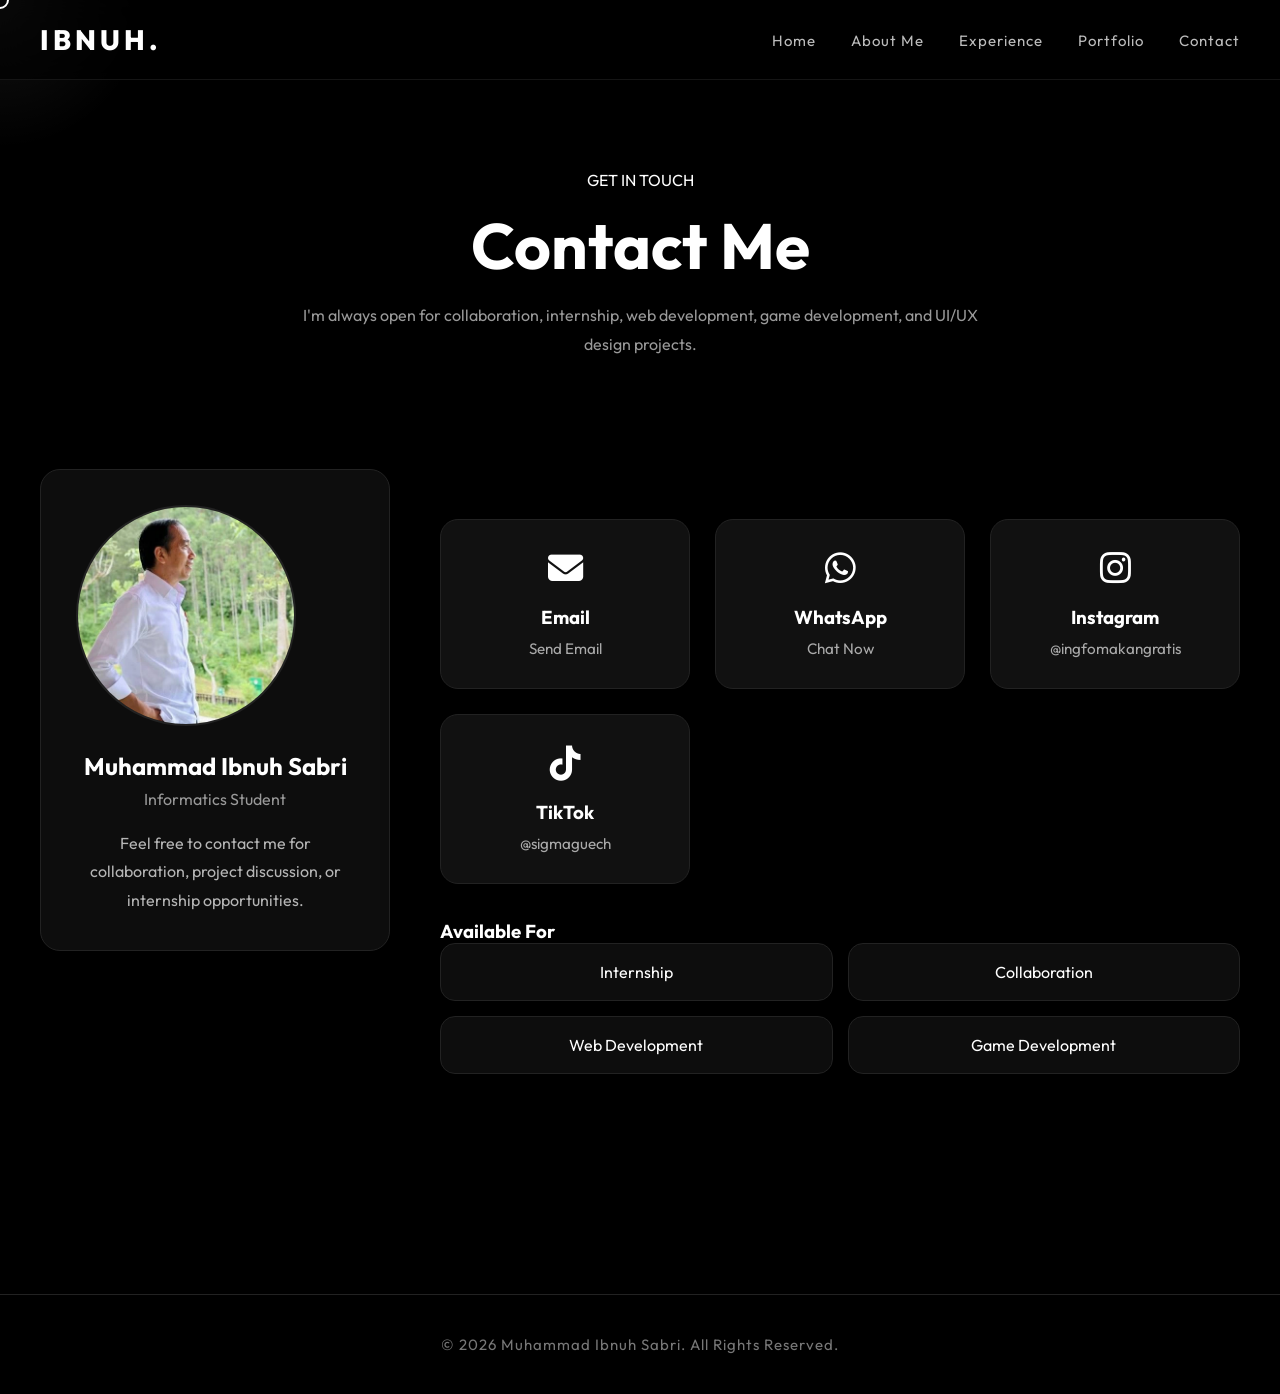
==== contact.html @ c7ba528b "Portfolio update" ====
<!DOCTYPE html>
<html lang="en">

<head>

    <meta charset="UTF-8">
    <meta name="viewport" content="width=device-width, initial-scale=1.0">

    <title>Contact | Muhammad Ibnuh Sabri</title>

    <!-- Google Font -->
    <link rel="preconnect" href="https://fonts.googleapis.com">
    <link rel="preconnect" href="https://fonts.gstatic.com" crossorigin>

    <link href="https://fonts.googleapis.com/css2?family=Poppins:wght@300;400;500;600;700&display=swap"
        rel="stylesheet">

    <!-- Font Awesome -->
    <link rel="stylesheet" href="https://cdnjs.cloudflare.com/ajax/libs/font-awesome/6.7.2/css/all.min.css">

    <!-- CSS -->
    <link rel="stylesheet" href="css/style.css">
    <link rel="stylesheet" href="css/responsive.css">
    <link rel="stylesheet" href="css/effects.css">
    <link rel="stylesheet" href="css/footer.css">
    <link rel="stylesheet" href="css/contact.css">
    <link rel="stylesheet" href="css/navbar.css">


</head>

<body>

    <!-- Cursor -->
    <div id="cursor"></div>
    <div id="cursor-glow"></div>

    <!-- ================= NAVBAR ================= -->
    <!--<header>
        <nav class="navbar">

            <a href="index.html" class="logo">
                Ibnuh<span>.</span>
            </a>

            <ul class="nav-links">

                <li><a href="index.html#home">Home</a></li>

                <li><a href="index.html#about">About Me</a></li>

                <li><a href="index.html#experience">Experience</a></li>

                <li><a href="index.html#portfolio">Portfolio</a></li>

                <li><a href="contact.html" class="active">Contact</a></li>

            </ul>

            <div class="menu-btn">

                <i class="fa-solid fa-bars"></i>

            </div>

        </nav>
    </header>

    -->

    <!-- ================= HEADER ================= -->

    <header>

        <nav class="navbar">

            <div class="logo">

                IBNUH.

            </div>

            <ul class="nav-links">

                <li><a href="index.html#home">Home</a></li>

                <li><a href="index.html#about">About Me</a></li>

                <li><a href="index.html#experience">Experience</a></li>

                <li><a href="index.html#portfolio">Portfolio</a></li>

                <li><a href="contact.html" class="active">Contact</a></li>

            </ul>

            <div class="menu-btn">

                <i class="fa-solid fa-bars"></i>

            </div>

        </nav>

    </header>


    <!-- ================= HERO ================= -->

    <section class="contact-hero">

        <div class="container">

            <p class="small-title">
                GET IN TOUCH
            </p>

            <h1>Contact Me</h1>

            <p class="contact-desc">

                I'm always open for collaboration, internship,
                web development, game development,
                and UI/UX design projects.

            </p>

        </div>

    </section>

    <!-- ================= CONTACT ================= -->

    <section class="contact-content">

        <div class="container">

            <div class="contact-wrapper">

                <!-- LEFT -->

                <div class="contact-left">

                    <img src="assets/images/profile.webp" alt="Muhammad Ibnuh Sabri">

                    <h2>Muhammad Ibnuh Sabri</h2>

                    <span>Informatics Student</span>

                    <p>

                        Feel free to contact me for collaboration,
                        project discussion, or internship opportunities.

                    </p>

                </div>

                <!-- RIGHT -->

                <div class="contact-right">

                    <div class="contact-grid">

                        <a href="mailto:muhibnuhsabri@gmail.com" class="contact-card">

                            <i class="fa-solid fa-envelope"></i>

                            <h3>Email</h3>

                            <p>Send Email</p>

                        </a>

                        <a href="https://wa.me/62812xxxxxxxx" target="_blank" class="contact-card">

                            <i class="fa-brands fa-whatsapp"></i>

                            <h3>WhatsApp</h3>

                            <p>Chat Now</p>

                        </a>

                        <a href="https://instagram.com/ingfomakangratis" target="_blank" class="contact-card">

                            <i class="fa-brands fa-instagram"></i>

                            <h3>Instagram</h3>

                            <p>@ingfomakangratis</p>

                        </a>

                        <a href="https://www.tiktok.com/@sigmaguech" target="_blank" class="contact-card">

                            <i class="fa-brands fa-tiktok"></i>

                            <h3>TikTok</h3>

                            <p>@sigmaguech</p>

                        </a>

                    </div>

                    <!-- Available -->

                    <div class="availability">

                        <h3>Available For</h3>

                        <div class="availability-grid">

                            <div>Internship</div>
                            <div>Collaboration</div>
                            <div>Web Development</div>
                            <div>Game Development</div>

                        </div>

                    </div>

                </div>

            </div>

        </div>

    </section>

    <!-- ================= FOOTER ================= -->
    <footer>

        <p>

            © 2026 Muhammad Ibnuh Sabri.

            All Rights Reserved.

        </p>

    </footer>

    <!-- ================= JS ================= -->

    <script src="js/main.js"></script>
    <script src="js/navbar.js"></script>
    <script src="js/effects.js"></script>

</body>

</html>
---- css/style.css ----
/* ======================================================
   GOOGLE FONT
====================================================== */
@import url('https://fonts.googleapis.com/css2?family=Outfit:wght@300;400;500;600;700;800&display=swap');

/* ======================================================
   RESET
====================================================== */

* {
    margin: 0;
    padding: 0;
    box-sizing: border-box;
}

html {
    scroll-behavior: smooth;
}

body {

    font-family: 'Outfit', sans-serif;

    background: #000;

    color: #fff;

    overflow-x: hidden;

}

a {

    text-decoration: none;

    color: inherit;

}

img {

    max-width: 100%;

    display: block;

}

section {

    width: 100%;

    max-width: 1200px;

    margin: auto;

    padding: 40px 40px;

}

ul {

    list-style: none;

}

/* ======================================================
   SCROLLBAR
====================================================== */

::-webkit-scrollbar {

    width: 8px;

}

::-webkit-scrollbar-track {

    background: #000;

}

::-webkit-scrollbar-thumb {

    background: #555;

    border-radius: 50px;

}

::-webkit-scrollbar-thumb:hover {

    background: #fff;

}




/* ======================================================
   SECTION TITLE
====================================================== */

.section-title {

    margin-bottom: 60px;

}

.section-title h2 {

    font-size: 50px;

    margin-bottom: 10px;

}

.section-title p {

    color: #888;

}

/* ======================================================
   MOBILE MENU
====================================================== */

@media(max-width:992px) {

    .nav-links {

        position: absolute;

        top: 80px;

        left: 0;

        width: 100%;

        background: black;

        flex-direction: column;

        text-align: center;

        padding: 30px 0;

        gap: 25px;

        display: none;

        border-top: 1px solid #222;

    }

    .nav-links.active {

        display: flex;

    }

}

.nav-links a.active {
    color: #fff;
}

/* ================= PARTICLES ================= */

#particles {

    position: fixed;

    top: 0;

    left: 0;

    width: 100%;

    height: 100%;

    z-index: -1;

    pointer-events: none;

}

main,
.navbar,
.hero,
section,
footer {

    position: relative;

    z-index: 1;

}

html,
body{

    overflow-x: hidden;

    width: 100%;

}

/* ======================================================
   CONTACT PAGE
====================================================== */

.contact-hero{

    padding:170px 0 70px;

    text-align:center;

}

.contact-hero h1{

    font-size:64px;

    margin:15px 0;

}

.contact-desc{

    max-width:700px;

    margin:auto;

    color:#999;

    line-height:1.8;

}

.contact-content{

    padding:40px 0 100px;

}

.contact-wrapper{

    display:grid;

    grid-template-columns:350px 1fr;

    gap:50px;

    align-items:start;

}

.contact-left{

    text-align:center;

    background:#0d0d0d;

    border:1px solid #222;

    border-radius:20px;

    padding:35px;

}

.contact-left img{

    width:220px;

    border-radius:50%;

    border:2px solid #222;

    margin-bottom:25px;

}

.contact-left h2{

    margin-bottom:8px;

}

.contact-left span{

    color:#999;

}

.contact-left p{

    margin-top:20px;

    color:#b5b5b5;

    line-height:1.8;

}

.contact-grid{

    display:grid;

    grid-template-columns:repeat(2,1fr);

    gap:20px;

}

.contact-card{

    background:#0d0d0d;

    border:1px solid #222;

    border-radius:18px;

    padding:35px;

    text-align:center;

    transition:.3s;

}

.contact-card:hover{

    transform:translateY(-6px);

    border-color:white;

}

.contact-card i{

    font-size:35px;

    margin-bottom:15px;

}

.availability{

    margin-top:35px;

}

.availability-grid{

    display:grid;

    grid-template-columns:repeat(2,1fr);

    gap:15px;

}

.availability-grid div{

    background:#0d0d0d;

    border:1px solid #222;

    border-radius:15px;

    padding:18px;

    text-align:center;

}
---- css/responsive.css ----
/* ======================================================
   TABLET
====================================================== */

@media (max-width: 992px) {

    section {

        padding: 100px 30px;

    }

    .hero {

        gap: 40px;

    }

    .hero-left h1 {

        font-size: 56px;

    }

    .hero-image {

        width: 300px;

        height: 300px;

    }

    .hero-stats {

        gap: 30px;

    }

}

/* ======================================================
   MOBILE
====================================================== */

@media (max-width:768px) {

    .hero {

        flex-direction: column-reverse;

        text-align: center;

        gap: 50px;

    }

    .hero-left {

        display: flex;

        flex-direction: column;

        align-items: center;

    }

    .hero-left h1 {

        font-size: 42px;

    }

    .hero-desc {

        max-width: 100%;

    }

    .hero-buttons {

        justify-content: center;

    }

    .hero-image {

        width: 250px;

        height: 250px;

    }

    .hero-stats {

        justify-content: center;

        gap: 25px;

    }

}

/* ======================================================
   SMALL MOBILE
====================================================== */

@media (max-width:480px) {

    section {

        padding: 90px 20px;

    }

    .hero-left h1 {

        font-size: 34px;

    }

    #typing {

        font-size: 22px;

    }

    .hero-image {

        width: 210px;

        height: 210px;

    }

    .btn,

    .btn-outline {

        width: 100%;

        text-align: center;

    }

    .hero-buttons {

        width: 100%;

    }

}

/* ================= ABOUT ================= */

@media (max-width:992px) {

    .about-content {

        grid-template-columns: 280px 1fr;

        gap: 40px;

    }

}

/* ================= ABOUT ================= */

@media (max-width:768px) {

    .about-content {

        grid-template-columns: 1fr;

        gap: 40px;

        text-align: center;

    }

    .about-image {

        justify-content: center;

    }

    .about-image img {

        max-width: 260px;

    }

    .about-info {

        grid-template-columns: 1fr;

    }

}

@media (max-width:480px) {

    .about-image img {

        max-width: 220px;

    }

    .about-text p {

        font-size: 15px;

        line-height: 1.8;

    }

}

/* ABOUT */

@media(max-width:768px) {

    .education-grid {

        grid-template-columns: 1fr;

    }

    .about-social {

        justify-content: center;

    }

}

@media(max-width:900px) {

    .contact-wrapper {

        grid-template-columns: 1fr;

    }

    .contact-grid {

        grid-template-columns: 1fr;

    }

    .availability-grid {

        grid-template-columns: 1fr;

    }

}
---- css/effects.css ----
/* ================= CUSTOM CURSOR ================= */

body {

    cursor: none;

}

#cursor {

    position: fixed;

    width: 18px;

    height: 18px;

    border: 2px solid white;

    border-radius: 50%;

    pointer-events: none;

    transform: translate(-50%, -50%);

    transition:
        width .25s ease,
        height .25s ease,
        border-color .25s ease,
        background .25s ease;

    z-index: 99999;

}

/* Hover */

#cursor.hover {

    width: 35px;

    height: 35px;

    background: rgba(255, 255, 255, .15);

}

/* ================= MOUSE GLOW ================= */

#cursor-glow {

    position: fixed;

    width: 300px;

    height: 300px;

    border-radius: 50%;

    background: radial-gradient(circle,
            rgba(255, 255, 255, .10) 0%,
            rgba(255, 255, 255, .04) 35%,
            rgba(255, 255, 255, 0) 70%);

    pointer-events: none;

    transform: translate(-50%, -50%);

    z-index: -1;

    transition: transform .08s linear;

}

/* ======================================================
   TYPING CURSOR
====================================================== */

.typing-cursor {

    display: inline-block;

    margin-left: 2px;

    animation: blink .8s infinite;

    font-weight: 700;

}

@keyframes blink {

    0%, 50% {

        opacity: 1;

    }

    51%, 100% {

        opacity: 0;

    }

}
---- css/footer.css ----
/* ======================================================
   FOOTER
====================================================== */

footer {

    margin-top: 120px;

    padding: 40px 20px;

    border-top: 1px solid #222;

    text-align: center;

    color: #777;

    font-size: 15px;

}

footer p {

    letter-spacing: 1px;

}
---- css/contact.css ----
/* ======================================================
   CONTACT
====================================================== */

.contact-icons {

    display: flex;

    justify-content: center;

    flex-wrap: wrap;

    gap: 25px;

    margin-top: 50px;

}

.contact-icons a {

    width: 75px;

    height: 75px;

    border-radius: 50%;

    border: 1px solid #333;

    display: flex;

    justify-content: center;

    align-items: center;

    font-size: 28px;

    color: white;

    transition: .35s;

    background: #0d0d0d;

}

.contact-icons a:hover {

    background: white;

    color: black;

    transform: translateY(-10px);

    box-shadow: 0 0 25px rgba(255, 255, 255, .15);

}

/* ======================================================
   BACK TO TOP
====================================================== */

#topBtn {

    position: fixed;

    bottom: 30px;

    right: 30px;

    width: 55px;

    height: 55px;

    border-radius: 50%;

    border: none;

    background: white;

    color: black;

    font-size: 20px;

    cursor: pointer;

    display: none;

    z-index: 999;

    transition: .3s;

}

#topBtn:hover {

    transform: translateY(-5px);

}

/* ================= CONTACT ================= */

.contact-grid {

    display: grid;

    grid-template-columns: repeat(auto-fit, minmax(250px, 1fr));

    gap: 25px;

    margin-top: 50px;

}

.contact-card {

    background: #111;

    border: 1px solid #222;

    border-radius: 18px;

    padding: 30px;

    text-align: center;

    text-decoration: none;

    color: white;

    transition: .35s;

}

.contact-card:hover {

    transform: translateY(-10px);

    border-color: white;

    box-shadow: 0 0 25px rgba(255, 255, 255, .12);

}

.contact-card i {

    font-size: 2.2rem;

    margin-bottom: 20px;

    transition: .35s;

}

.contact-card:hover i {

    transform: scale(1.2);

}

.contact-card h3 {

    margin-bottom: 10px;

}

.contact-card p {

    color: #aaa;

    font-size: .95rem;

}
---- css/navbar.css ----
/* ======================================================
   NAVBAR
====================================================== */

header {

    position: fixed;

    top: 0;

    left: 0;

    width: 100%;

    z-index: 999;

}

.navbar {

    width: 100%;

    max-width: 1300px;

    margin: auto;

    padding: 22px 40px;

    display: flex;

    justify-content: space-between;

    align-items: center;

    position: relative;

    z-index: 1002;

    backdrop-filter: blur(15px);

    background: rgba(0, 0, 0, .65);

    border-bottom: 1px solid #151515;

}

.logo {

    font-size: 28px;

    font-weight: 800;

    letter-spacing: 4px;

}

.nav-links {

    display: flex;

    gap: 35px;

}

.nav-links a {

    color: #bcbcbc;

    transition: .3s;

    font-size: 15px;

    letter-spacing: 1px;

}

.nav-links a:hover {

    color: white;

}

.menu-btn {

    display: none;

    font-size: 28px;

    cursor: pointer;

}

/* ======================================================
   RESPONSIVE NAVBAR
====================================================== */

@media (max-width:768px){

    .menu-btn{
        display:block;
        z-index:1002;
    }

    .nav-links{

        display:none;

        position:absolute;

        top:100%;

        left:0;

        width:100%;

        background:#111;

        flex-direction:column;

        align-items:center;

        padding:30px 0;

        gap:25px;

    }

    .nav-links.active{

        display:flex;

    }

}
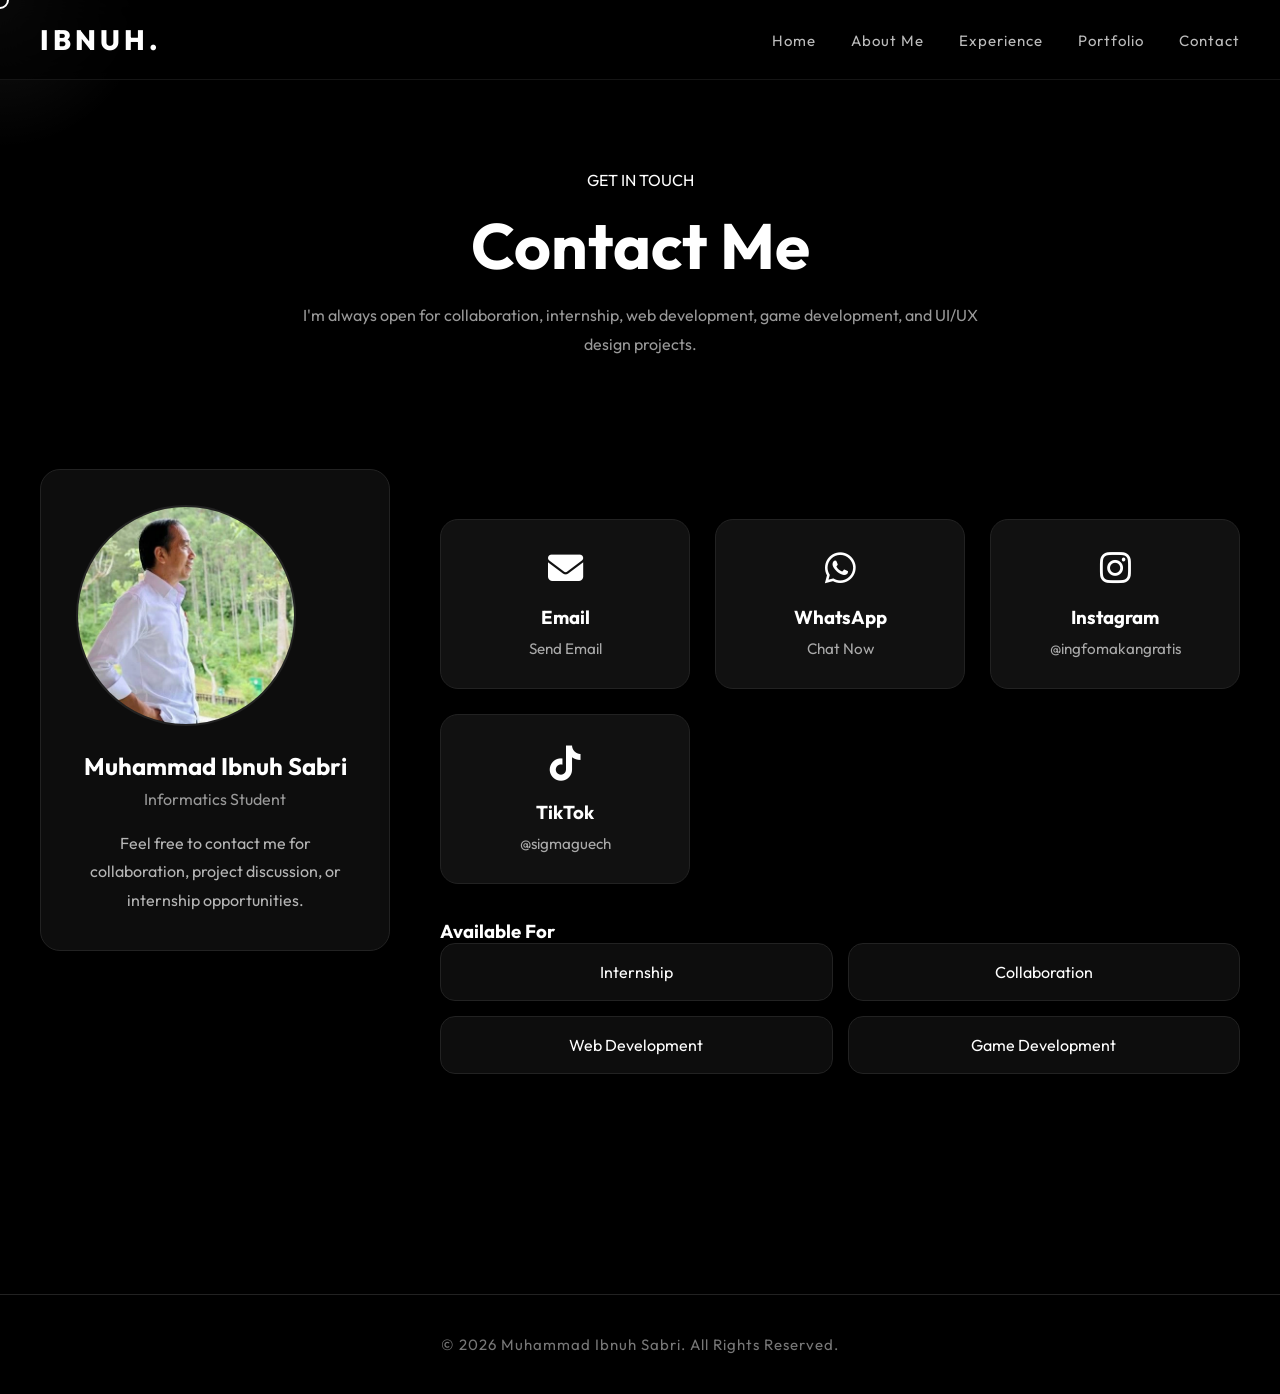
==== commit 05d29532: "Portfolio update" ====
--- a/contact.html
+++ b/contact.html
@@ -31,6 +31,9 @@
 
 <body>
 
+    <!-- Particles -->
+    <div id="particles"></div>
+
     <!-- Cursor -->
     <div id="cursor"></div>
     <div id="cursor-glow"></div>
@@ -247,6 +250,7 @@
     <script src="js/main.js"></script>
     <script src="js/navbar.js"></script>
     <script src="js/effects.js"></script>
+    <script src="js/particles.js"></script>
 
 </body>
 
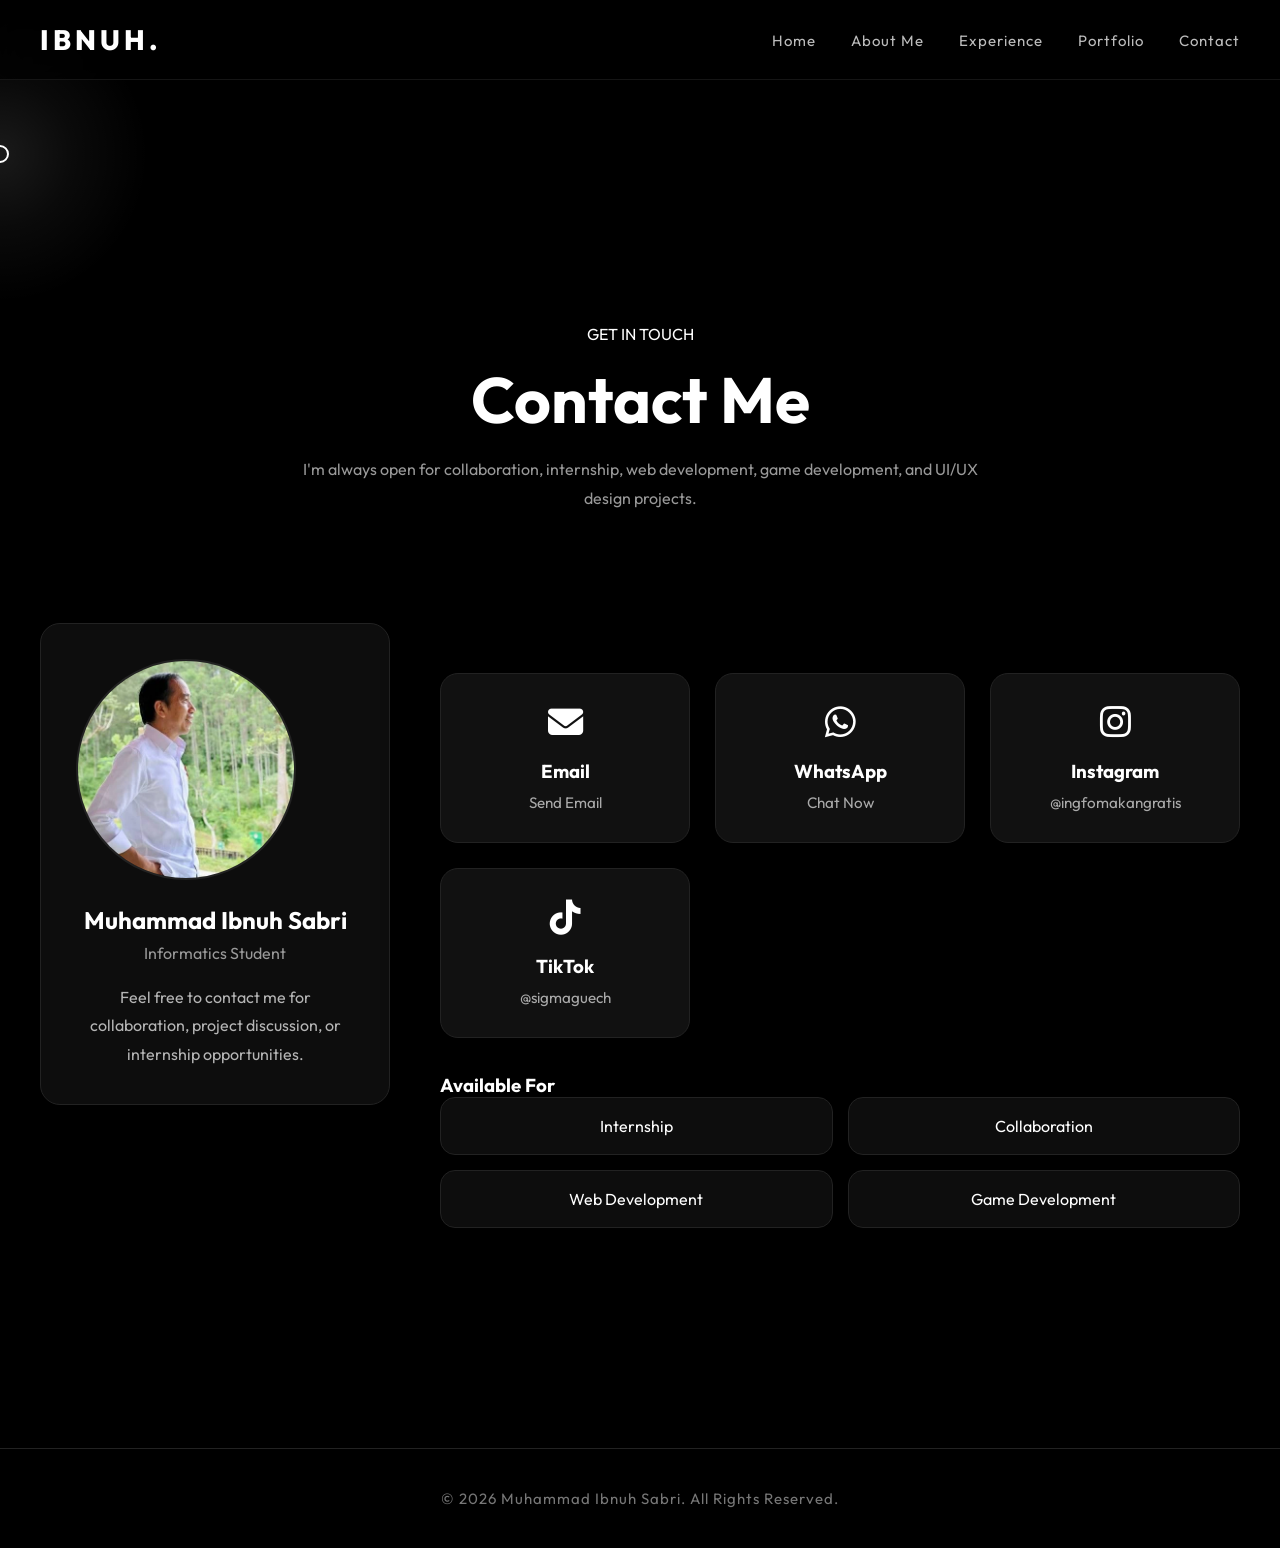
==== commit e69377b2: "Portfolio update" ====
--- a/contact.html
+++ b/contact.html
@@ -32,7 +32,7 @@
 <body>
 
     <!-- Particles -->
-    <div id="particles"></div>
+    <canvas>id="particles"</canvas>
 
     <!-- Cursor -->
     <div id="cursor"></div>
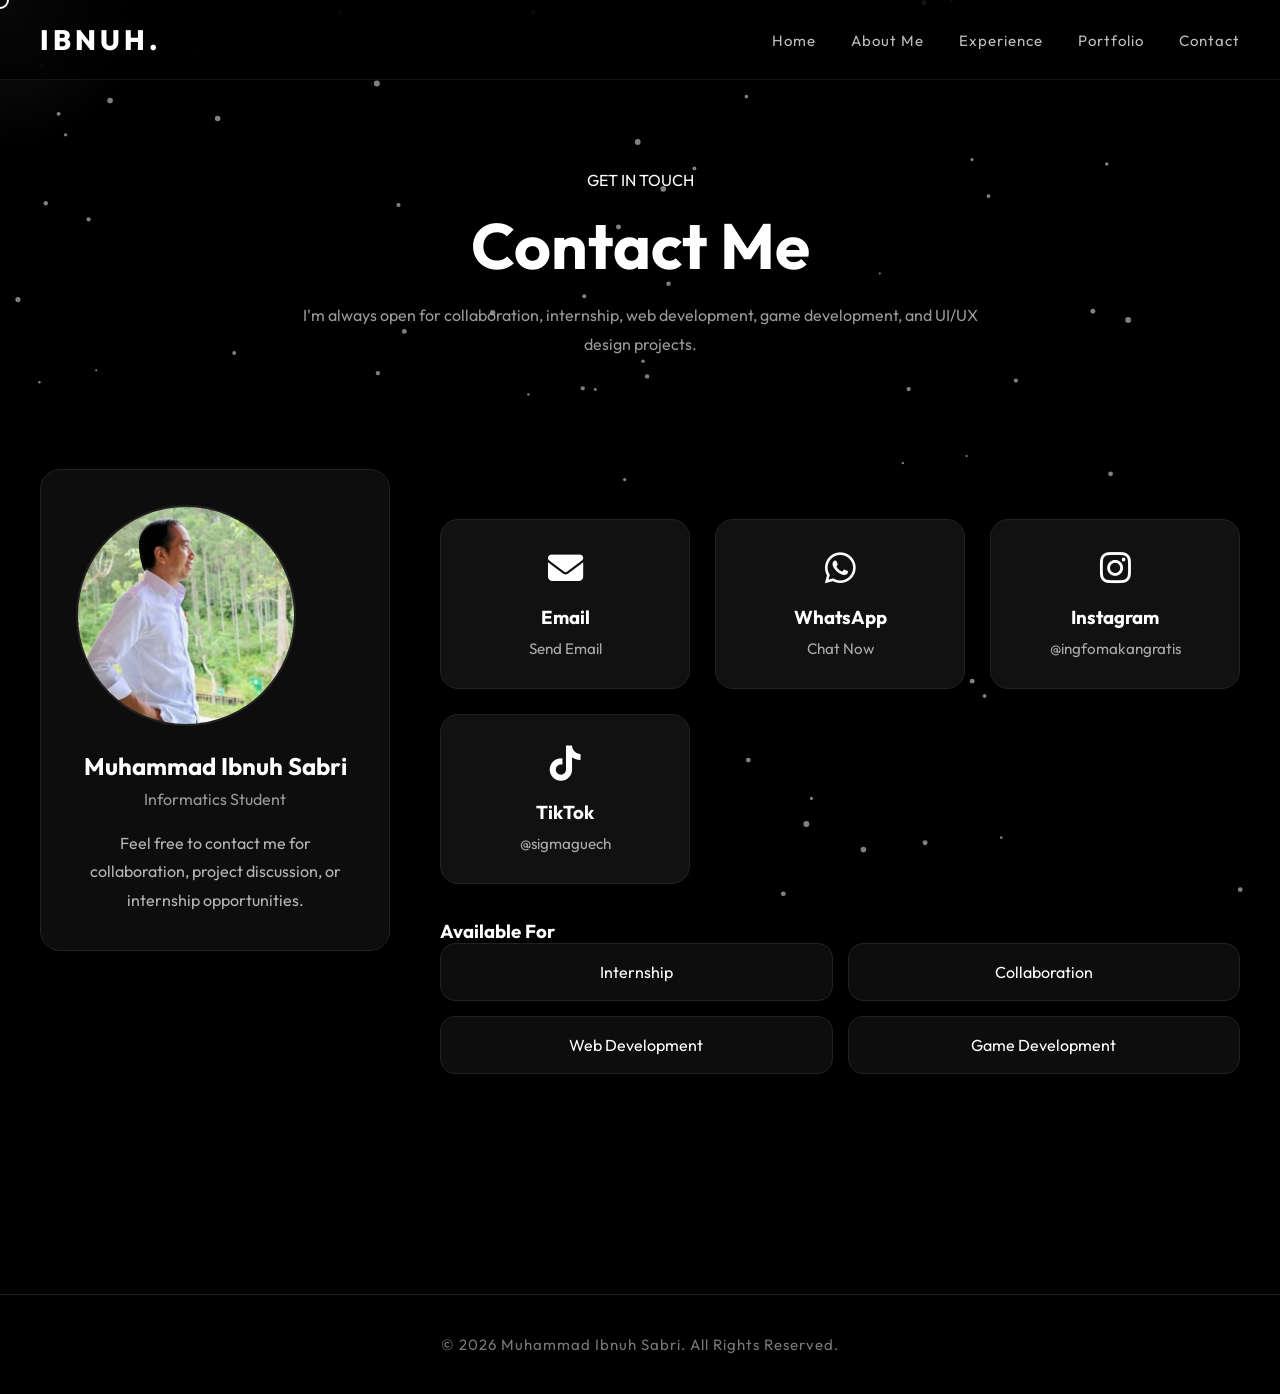
==== commit 8757ba55: "Portfolio update" ====
--- a/contact.html
+++ b/contact.html
@@ -32,7 +32,7 @@
 <body>
 
     <!-- Particles -->
-    <canvas>id="particles"</canvas>
+    <canvas id="particles"></canvas>
 
     <!-- Cursor -->
     <div id="cursor"></div>
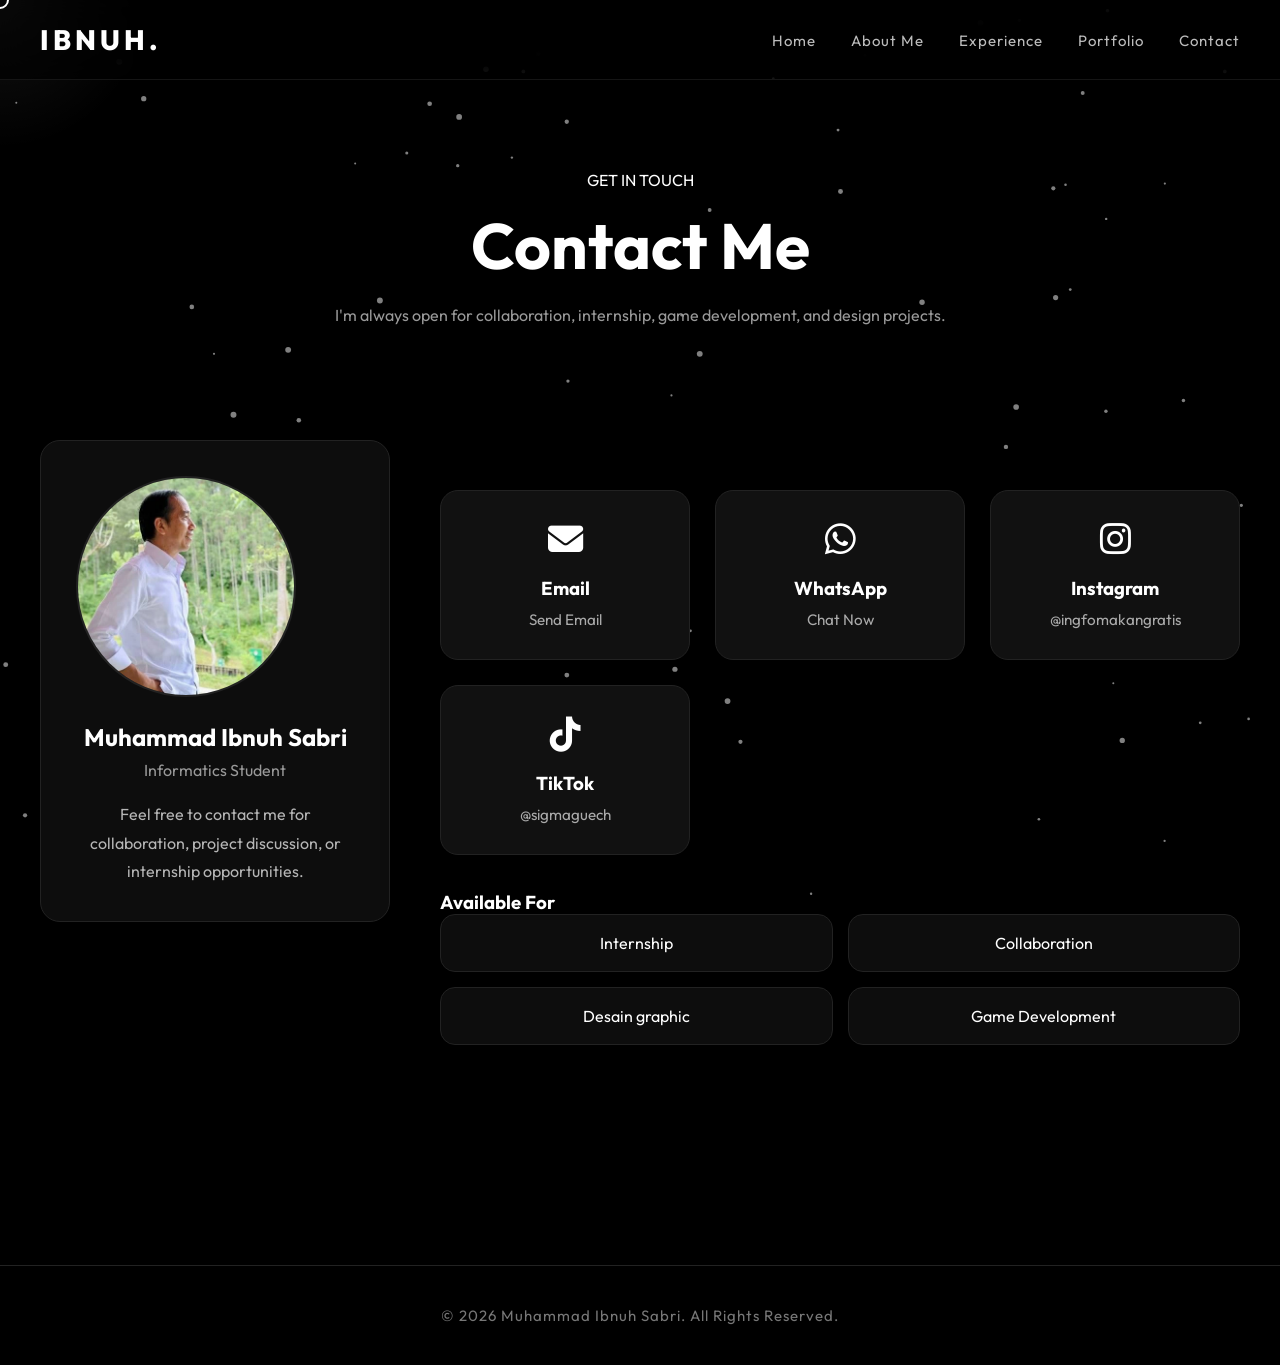
==== commit 995c18a1: "Portfolio update" ====
--- a/contact.html
+++ b/contact.html
@@ -123,8 +123,8 @@
             <p class="contact-desc">
 
                 I'm always open for collaboration, internship,
-                web development, game development,
-                and UI/UX design projects.
+                game development,
+                and design projects.
 
             </p>
 
@@ -217,7 +217,7 @@
 
                             <div>Internship</div>
                             <div>Collaboration</div>
-                            <div>Web Development</div>
+                            <div>Desain graphic</div>
                             <div>Game Development</div>
 
                         </div>
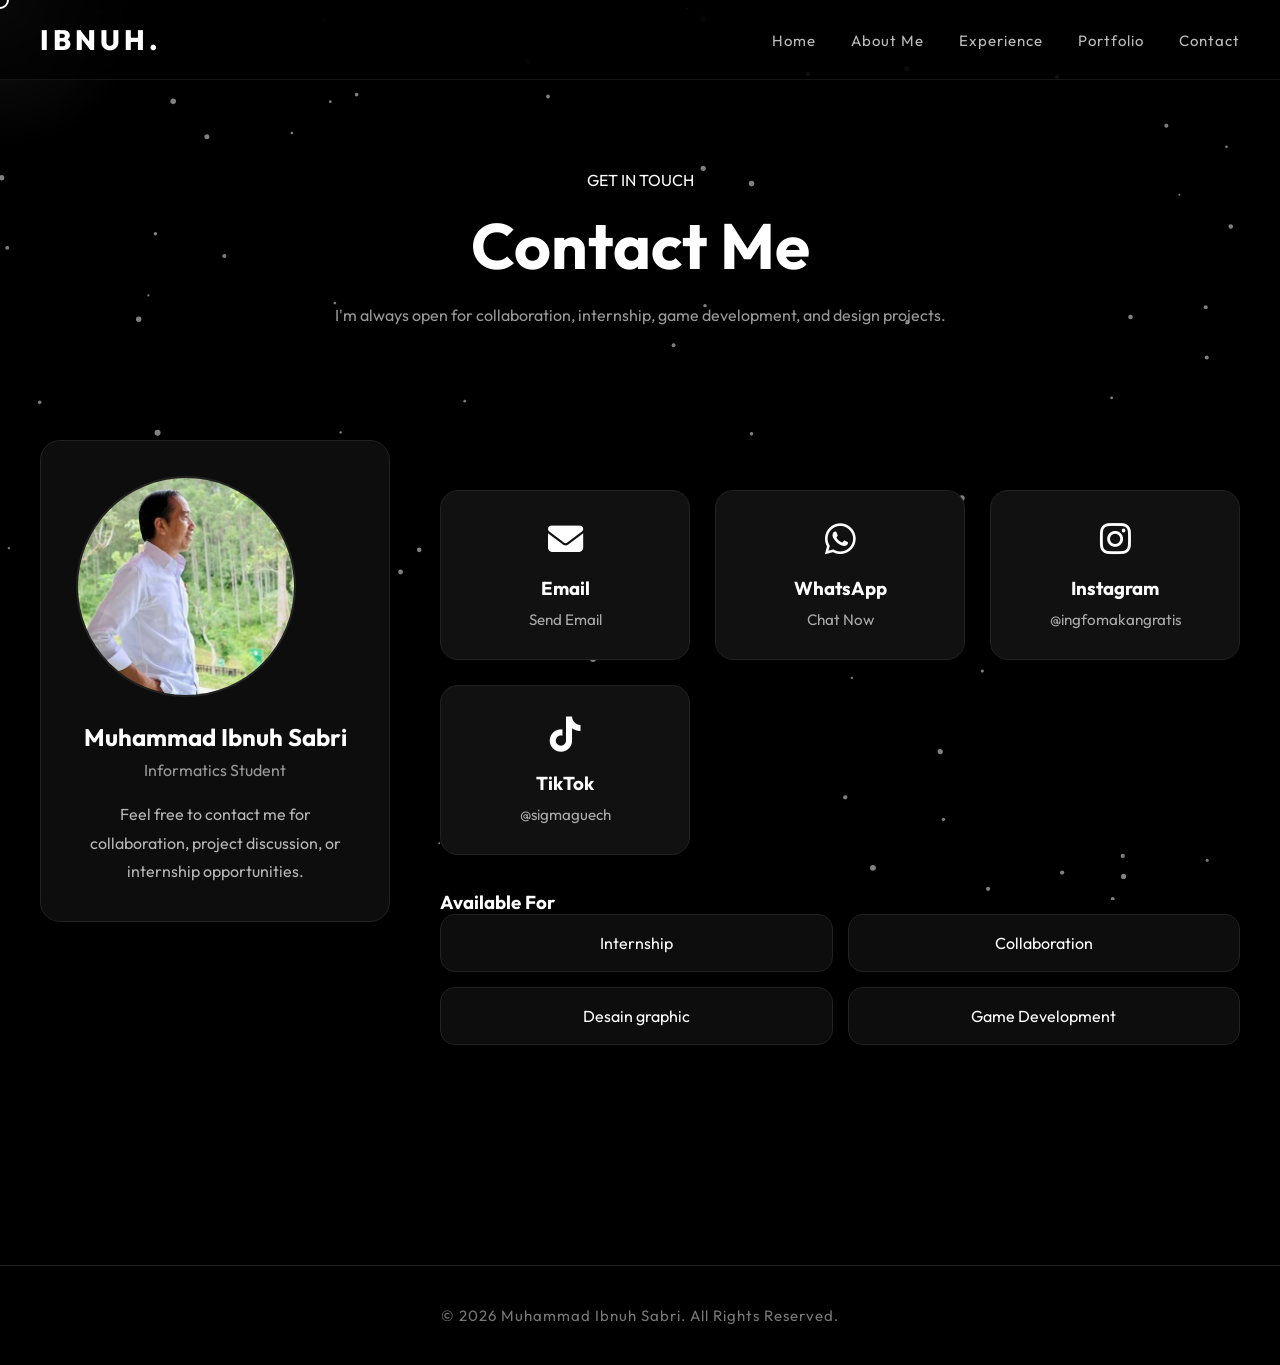
==== commit 4a3c80b0: "Portfolio update" ====
--- a/contact.html
+++ b/contact.html
@@ -31,6 +31,8 @@
 
 <body>
 
+    <div id="scroll-progress"></div>
+
     <!-- Particles -->
     <canvas id="particles"></canvas>
 
@@ -251,7 +253,8 @@
     <script src="js/navbar.js"></script>
     <script src="js/effects.js"></script>
     <script src="js/particles.js"></script>
-
+    <script src="js/main.js"></script>
+    
 </body>
 
 </html>
--- a/css/style.css
+++ b/css/style.css
@@ -373,4 +373,28 @@
 
     text-align:center;
 
+}
+
+/* ======================================================
+   SCROLL PROGRESS
+====================================================== */
+
+#scroll-progress{
+
+    position: fixed;
+
+    top: 0;
+
+    left: 0;
+
+    width: 0;
+
+    height: 4px;
+
+    background: white;
+
+    z-index: 99999;
+
+    transition: width .1s linear;
+
 }
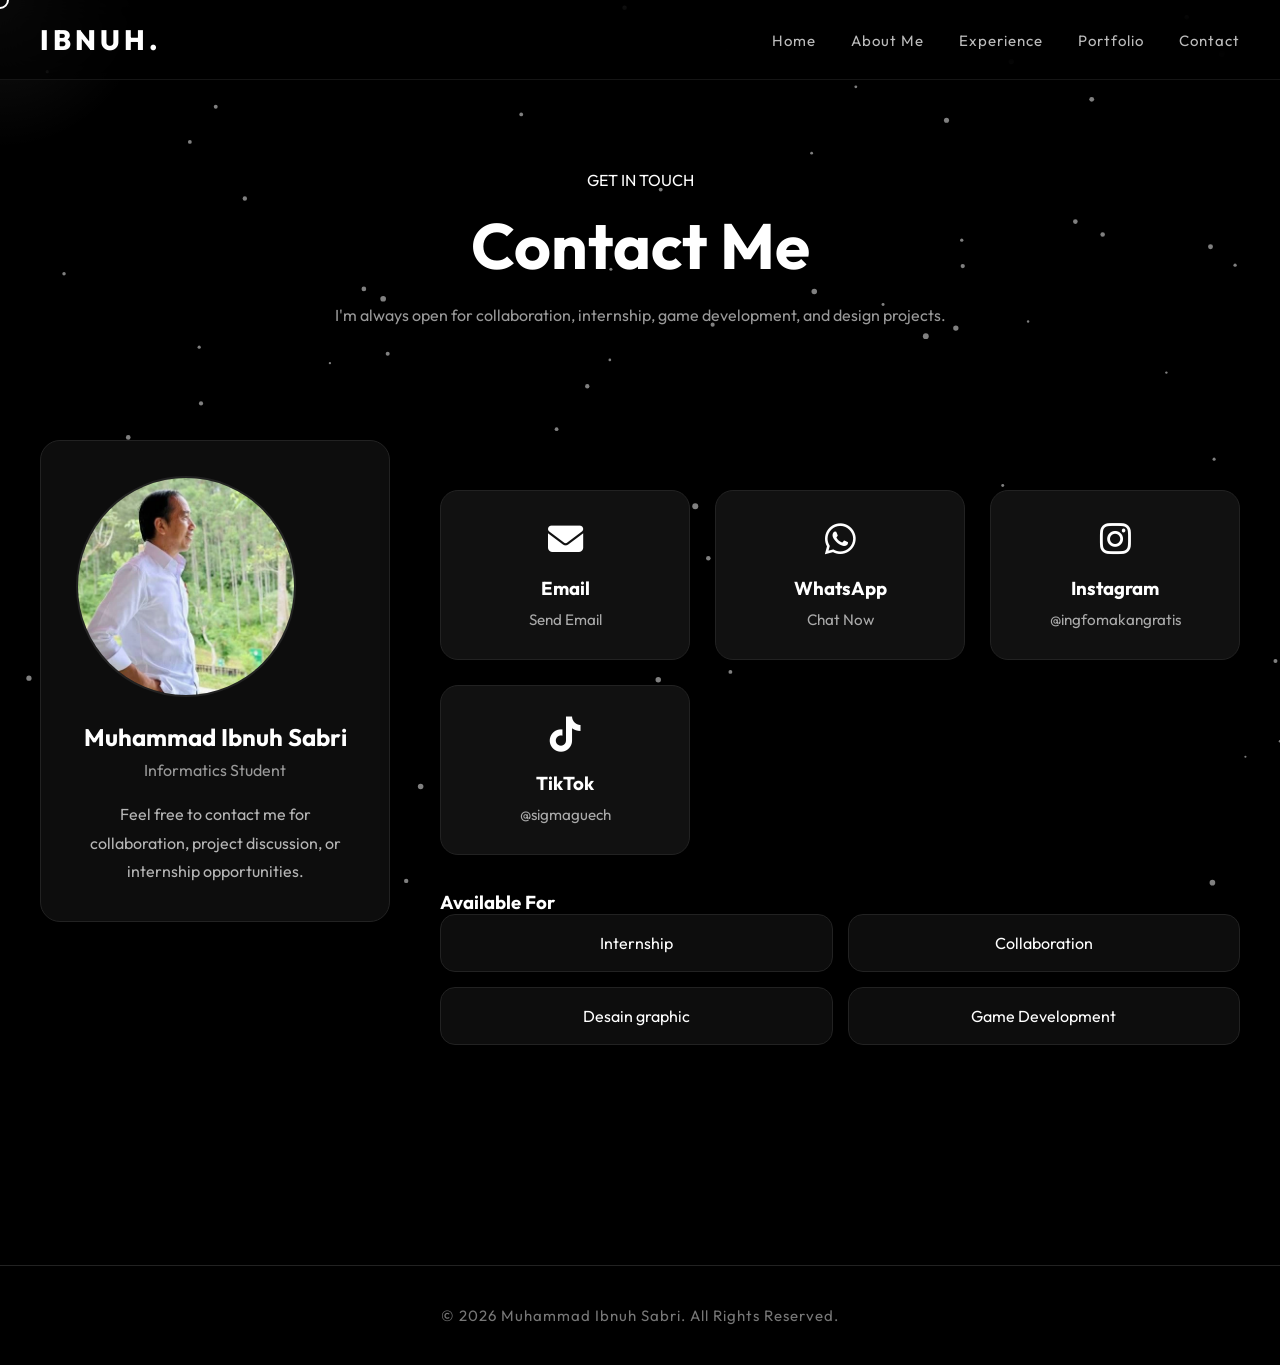
==== commit 6c54d858: "Portfolio update" ====
--- a/contact.html
+++ b/contact.html
@@ -253,8 +253,8 @@
     <script src="js/navbar.js"></script>
     <script src="js/effects.js"></script>
     <script src="js/particles.js"></script>
-    <script src="js/main.js"></script>
-    
+    <script src="js/progress.js"></script>
+
 </body>
 
 </html>
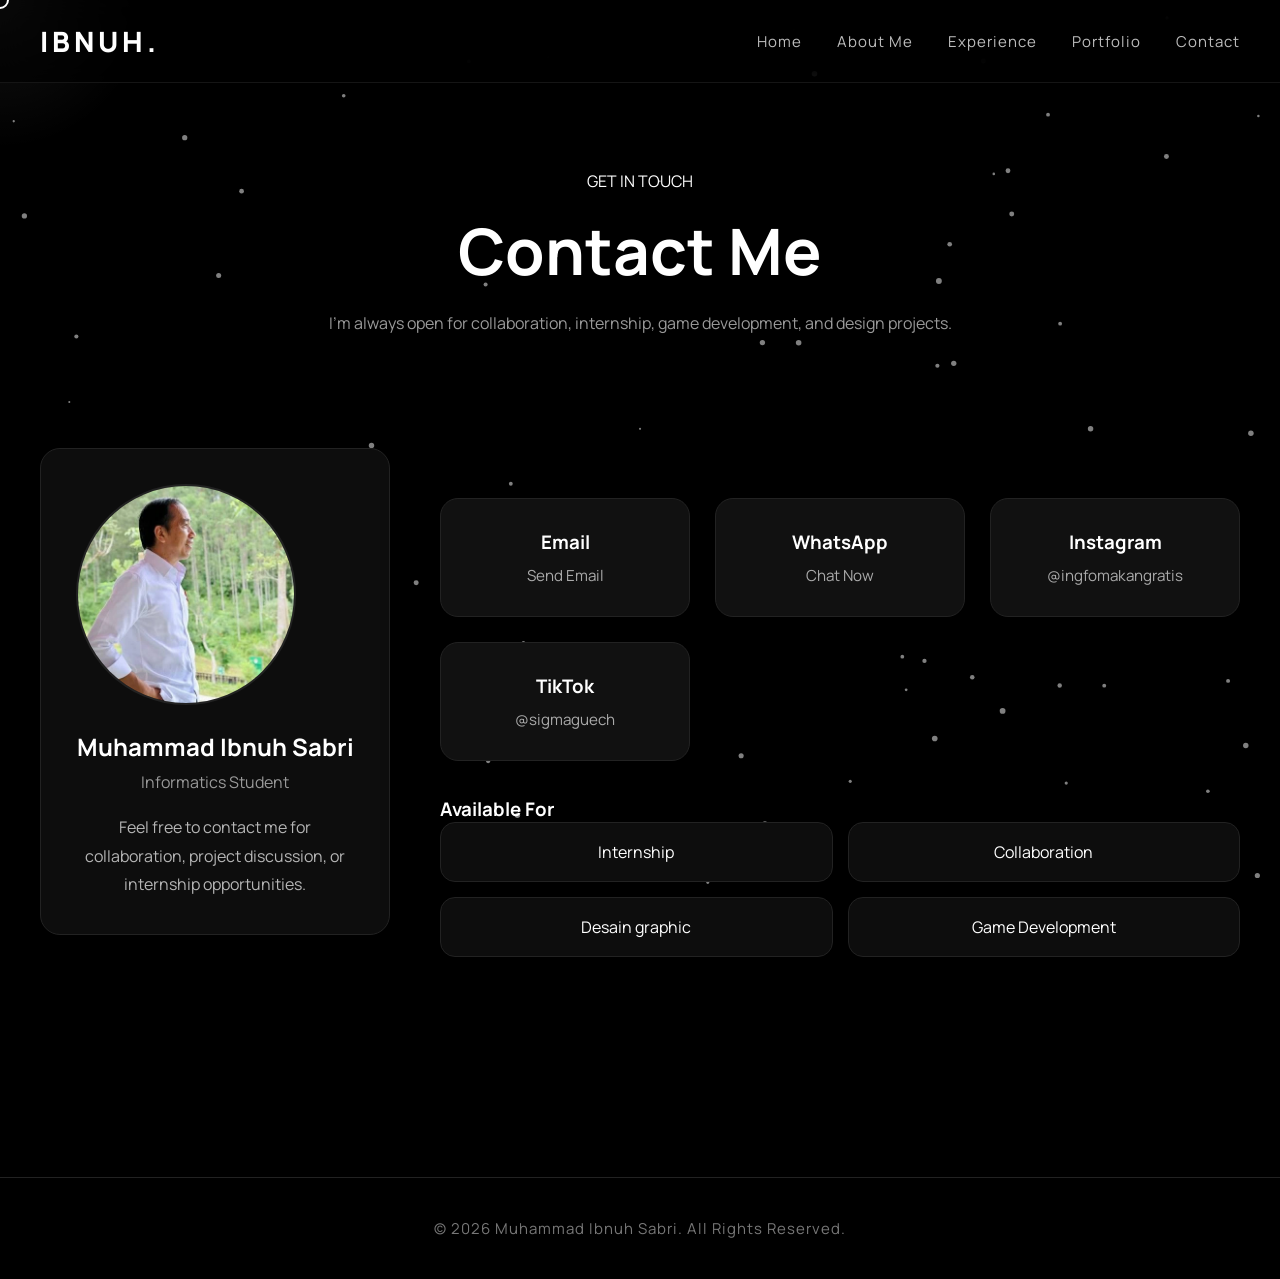
==== commit 4828cad7: "Portfolio update" ====
--- a/contact.html
+++ b/contact.html
@@ -12,11 +12,8 @@
     <link rel="preconnect" href="https://fonts.googleapis.com">
     <link rel="preconnect" href="https://fonts.gstatic.com" crossorigin>
 
-    <link href="https://fonts.googleapis.com/css2?family=Poppins:wght@300;400;500;600;700&display=swap"
+    <link href="https://fonts.googleapis.com/css2?family=Manrope:wght@300;400;500;600;700;800&display=swap"
         rel="stylesheet">
-
-    <!-- Font Awesome -->
-    <link rel="stylesheet" href="https://cdnjs.cloudflare.com/ajax/libs/font-awesome/6.7.2/css/all.min.css">
 
     <!-- CSS -->
     <link rel="stylesheet" href="css/style.css">
--- a/css/style.css
+++ b/css/style.css
@@ -1,7 +1,7 @@
 /* ======================================================
    GOOGLE FONT
 ====================================================== */
-@import url('https://fonts.googleapis.com/css2?family=Outfit:wght@300;400;500;600;700;800&display=swap');
+@import url('https://fonts.googleapis.com/css2?family=Manrope:wght@300;400;500;600;700;800&display=swap');
 
 /* ======================================================
    RESET
@@ -19,7 +19,7 @@
 
 body {
 
-    font-family: 'Outfit', sans-serif;
+    font-family: 'Manrope', sans-serif;
 
     background: #000;
 
@@ -197,7 +197,7 @@
 }
 
 html,
-body{
+body {
 
     overflow-x: hidden;
 
@@ -209,169 +209,169 @@
    CONTACT PAGE
 ====================================================== */
 
-.contact-hero{
-
-    padding:170px 0 70px;
-
-    text-align:center;
-
-}
-
-.contact-hero h1{
-
-    font-size:64px;
-
-    margin:15px 0;
-
-}
-
-.contact-desc{
-
-    max-width:700px;
-
-    margin:auto;
-
-    color:#999;
-
-    line-height:1.8;
-
-}
-
-.contact-content{
-
-    padding:40px 0 100px;
-
-}
-
-.contact-wrapper{
-
-    display:grid;
-
-    grid-template-columns:350px 1fr;
-
-    gap:50px;
-
-    align-items:start;
-
-}
-
-.contact-left{
-
-    text-align:center;
-
-    background:#0d0d0d;
-
-    border:1px solid #222;
-
-    border-radius:20px;
-
-    padding:35px;
-
-}
-
-.contact-left img{
-
-    width:220px;
-
-    border-radius:50%;
-
-    border:2px solid #222;
-
-    margin-bottom:25px;
-
-}
-
-.contact-left h2{
-
-    margin-bottom:8px;
-
-}
-
-.contact-left span{
-
-    color:#999;
-
-}
-
-.contact-left p{
-
-    margin-top:20px;
-
-    color:#b5b5b5;
-
-    line-height:1.8;
-
-}
-
-.contact-grid{
-
-    display:grid;
-
-    grid-template-columns:repeat(2,1fr);
-
-    gap:20px;
-
-}
-
-.contact-card{
-
-    background:#0d0d0d;
-
-    border:1px solid #222;
-
-    border-radius:18px;
-
-    padding:35px;
-
-    text-align:center;
-
-    transition:.3s;
-
-}
-
-.contact-card:hover{
-
-    transform:translateY(-6px);
-
-    border-color:white;
-
-}
-
-.contact-card i{
-
-    font-size:35px;
-
-    margin-bottom:15px;
-
-}
-
-.availability{
-
-    margin-top:35px;
-
-}
-
-.availability-grid{
-
-    display:grid;
-
-    grid-template-columns:repeat(2,1fr);
-
-    gap:15px;
-
-}
-
-.availability-grid div{
-
-    background:#0d0d0d;
-
-    border:1px solid #222;
-
-    border-radius:15px;
-
-    padding:18px;
-
-    text-align:center;
+.contact-hero {
+
+    padding: 170px 0 70px;
+
+    text-align: center;
+
+}
+
+.contact-hero h1 {
+
+    font-size: 64px;
+
+    margin: 15px 0;
+
+}
+
+.contact-desc {
+
+    max-width: 700px;
+
+    margin: auto;
+
+    color: #999;
+
+    line-height: 1.8;
+
+}
+
+.contact-content {
+
+    padding: 40px 0 100px;
+
+}
+
+.contact-wrapper {
+
+    display: grid;
+
+    grid-template-columns: 350px 1fr;
+
+    gap: 50px;
+
+    align-items: start;
+
+}
+
+.contact-left {
+
+    text-align: center;
+
+    background: #0d0d0d;
+
+    border: 1px solid #222;
+
+    border-radius: 20px;
+
+    padding: 35px;
+
+}
+
+.contact-left img {
+
+    width: 220px;
+
+    border-radius: 50%;
+
+    border: 2px solid #222;
+
+    margin-bottom: 25px;
+
+}
+
+.contact-left h2 {
+
+    margin-bottom: 8px;
+
+}
+
+.contact-left span {
+
+    color: #999;
+
+}
+
+.contact-left p {
+
+    margin-top: 20px;
+
+    color: #b5b5b5;
+
+    line-height: 1.8;
+
+}
+
+.contact-grid {
+
+    display: grid;
+
+    grid-template-columns: repeat(2, 1fr);
+
+    gap: 20px;
+
+}
+
+.contact-card {
+
+    background: #0d0d0d;
+
+    border: 1px solid #222;
+
+    border-radius: 18px;
+
+    padding: 35px;
+
+    text-align: center;
+
+    transition: .3s;
+
+}
+
+.contact-card:hover {
+
+    transform: translateY(-6px);
+
+    border-color: white;
+
+}
+
+.contact-card i {
+
+    font-size: 35px;
+
+    margin-bottom: 15px;
+
+}
+
+.availability {
+
+    margin-top: 35px;
+
+}
+
+.availability-grid {
+
+    display: grid;
+
+    grid-template-columns: repeat(2, 1fr);
+
+    gap: 15px;
+
+}
+
+.availability-grid div {
+
+    background: #0d0d0d;
+
+    border: 1px solid #222;
+
+    border-radius: 15px;
+
+    padding: 18px;
+
+    text-align: center;
 
 }
 
@@ -379,7 +379,7 @@
    SCROLL PROGRESS
 ====================================================== */
 
-#scroll-progress{
+#scroll-progress {
 
     position: fixed;
 
